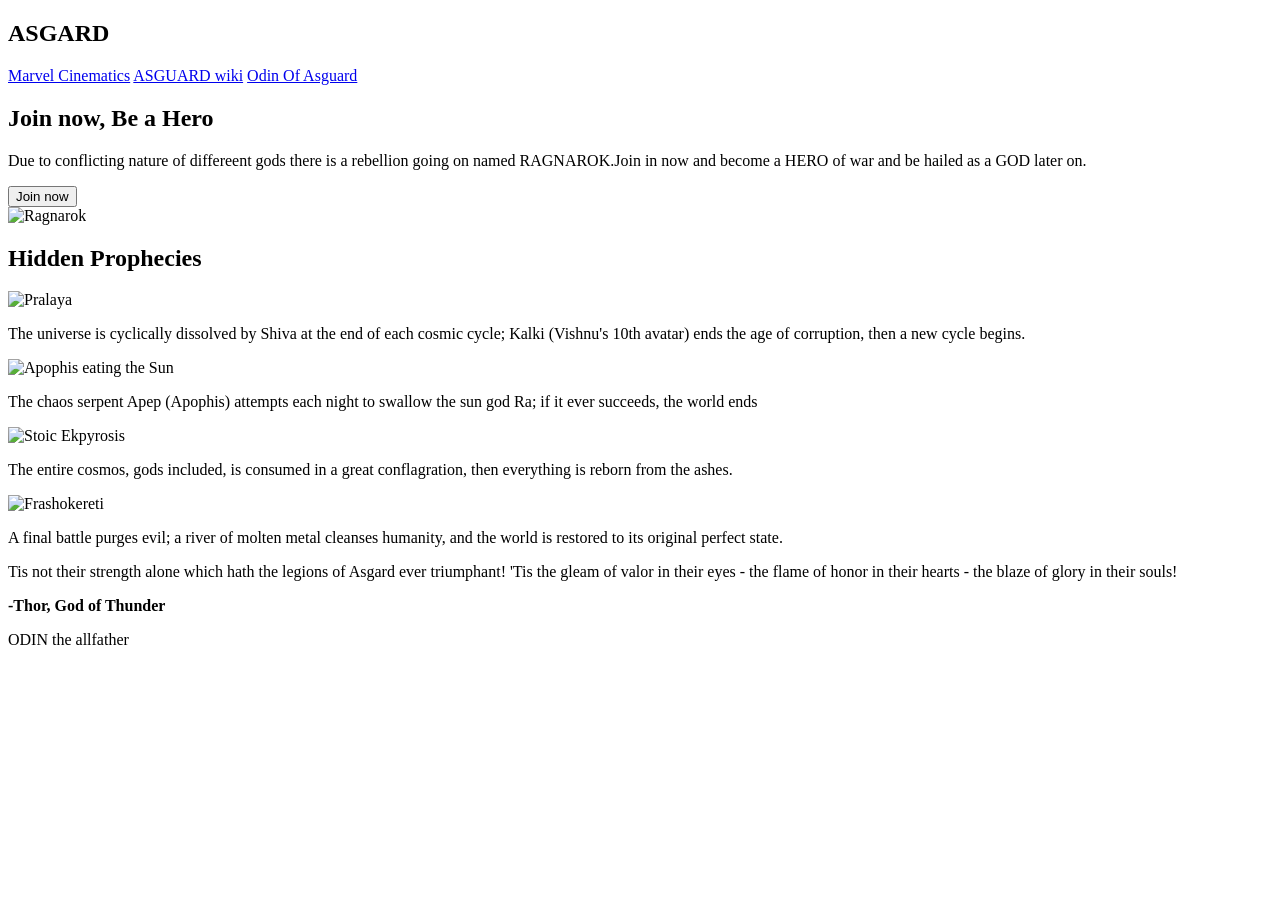
==== Front_end/assignment/P3/index.html @ 654e0044 "Building a website" ====
<!DOCTYPE html>
<html lang="en">
<head>
    <meta charset="UTF-8">
    <meta name="viewport" content="width=device-width, initial-scale=1.0">
    <title>ASGARd</title>
</head>
<body>
    <header>
        <h2>ASGARD</h2>
        <nav>
            <a href="https://marvelcinematicuniverse.fandom.com/wiki/Odin" target="_blank" rel="noreferrer">Marvel Cinematics</a>
            <a href="https://en.wikipedia.org/wiki/Asgard" target="_blank" rel="noreferrer">ASGUARD wiki</a>
            <a href="https://en.wikipedia.org/wiki/Asgard" target="_blank" rel="noreferrer">Odin Of Asguard</a>
        </nav>
    </header>
    <section class="hero">
        
        <div class="hero-text">
            <h1>Join now, Be a Hero</h1>
        
            <p>
                Due to conflicting nature of differeent gods there is a rebellion going on named RAGNAROK.Join in now and become a HERO of war and be hailed as a GOD later on.
            </p>
        
            <button>Join now</button>
        
        </div>
        
        <div class ="hero-image">
            <img src="https://imgs.search.brave.com/1kfkQvq8zt5sdYudHjL1SP_ZmezNX0jtWOGJM4PHQCM/rs:fit:860:0:0:0/g:ce/aHR0cHM6Ly9jZG4u/d2FsbHBhcGVyc2Fm/YXJpLmNvbS83NC8z/MC9WTjlyVFEuanBn"a alt="Ragnarok">
        </div>

    </section>

    <section class="information">
        <h2>Hidden Prophecies</h2>
        <div class="card">
            <div class =card-image><img src="https://imgs.search.brave.com/2iP-s9zNvh7LTtRjHfxAESBrj5PSTDQFBBjtRGOUAzM/rs:fit:860:0:0:0/g:ce/aHR0cHM6Ly93d3cu/dGFsZXNvZnNhbmF0/YW4uY29tL3dwLWNv/bnRlbnQvdXBsb2Fk/cy8yMDI2LzA4L3By/YWxheWEteXVnYW50/YS1tYWhhcHJhbGF5/YS10aGUtdGhyZWUt/ZW5kaW5ncy1oaW5k/dS10ZXh0cy1hY3R1/YWxseS1kZXNjcmli/ZS5qcGc" alt="Pralaya"></div>
            <p>The universe is cyclically dissolved by Shiva at the end of each cosmic cycle; Kalki (Vishnu's 10th avatar) ends the age of corruption, then a new cycle begins. </p>
        </div>
        <div>
            <div class="card-image"><img src="https://imgs.search.brave.com/nO7tC2Y8kzuHCe9DJa7qz-6S0oyEPcKiuLv8FGZ61lQ/rs:fit:860:0:0:0/g:ce/aHR0cHM6Ly9lZ3lw/dG15dGhvbG9neS5j/b20vd3AtY29udGVu/dC91cGxvYWRzLzIw/MjQvMTEvZWd5cHRt/eXRob2xvZ3kuY29t/LVRoZS1TdW4tR29k/cy1EdWVsLVJhLXZz/Li1BcG9waGlzLndl/YnA" alt="Apophis eating the Sun"></div>
            <p>The chaos serpent Apep (Apophis) attempts each night to swallow the sun god Ra; if it ever succeeds, the world ends</p>
        </div>
        <div>
            <div class="card-image"><img src="https://imgs.search.brave.com/Auyz_PtVc_GK_qgcZTV5hrAcez-3dxJ8-jfstLt_CQo/rs:fit:0:180:1:0/g:ce/aHR0cHM6Ly9zdGF5/LXN0b2ljLmNvbS93/cC1jb250ZW50L3Vw/bG9hZHMvMjAyNC8x/MS9zdG9pYy13aXNk/b20tcXVvdGVzLXBy/YWN0aWNlcy53ZWJw" alt="Stoic Ekpyrosis"></div>
            <p>The entire cosmos, gods included, is consumed in a great conflagration, then everything is reborn from the ashes.</p>
        </div>
        <div>
            <div class="card-image"><img src="https://imgs.search.brave.com/JPCL49vPJeadX3-YADMmN4eOvw6RiL02UczUS1xAxIE/rs:fit:860:0:0:0/g:ce/aHR0cHM6Ly9saXRl/cmF0dXJlYW5kaGlz/dG9yeS5jb20vd3At/Y29udGVudC91cGxv/YWRzL2VwaXNvZGVf/MDgyLmpwZw" alt="Frashokereti"></div>
            <p>A final battle purges evil; a river of molten metal cleanses humanity, and the world is restored to its original perfect state. </p>
        </div>

    </section>

    <section class="quote">
        <p>
            Tis not their strength alone which hath the legions of Asgard ever triumphant! 'Tis the gleam of valor in their eyes - the flame of honor in their hearts - the blaze of glory in their souls!
        </p>
        <strong>-Thor, God of Thunder</strong>
    </section>

    <footer>
        <p> ODIN the allfather</p>
    </footer>

    
</body>
</html>
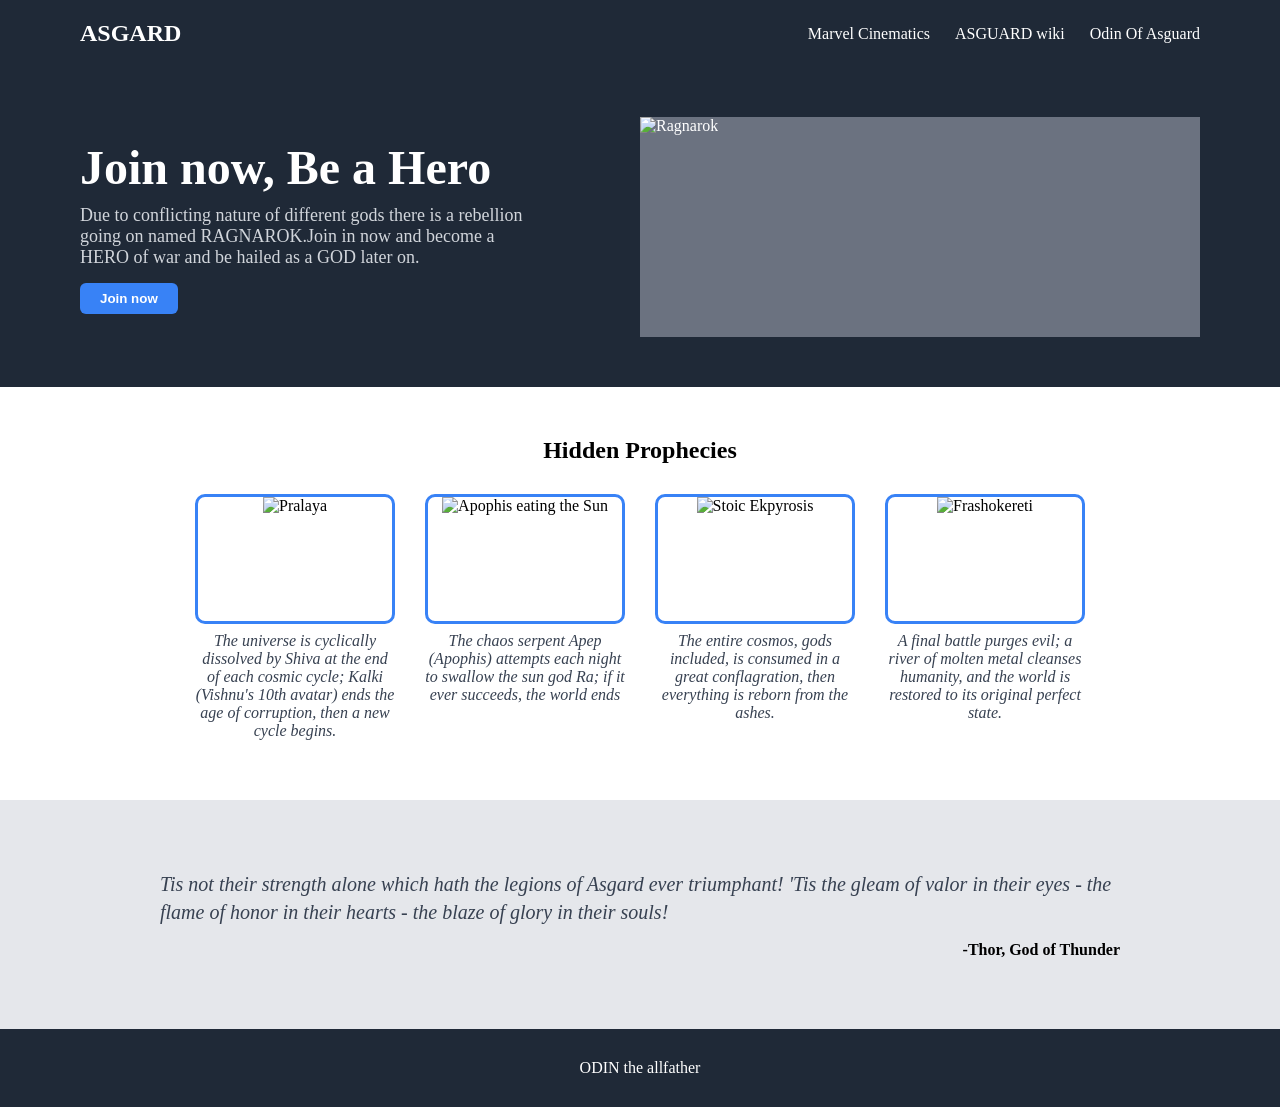
==== commit b709f284: "First website I made" ====
--- a/Front_end/assignment/P3/index.html
+++ b/Front_end/assignment/P3/index.html
@@ -3,7 +3,8 @@
 <head>
     <meta charset="UTF-8">
     <meta name="viewport" content="width=device-width, initial-scale=1.0">
-    <title>ASGARd</title>
+    <title>ASGARD</title>
+    <link rel="stylesheet" href="style.css">
 </head>
 <body>
     <header>
@@ -20,7 +21,7 @@
             <h1>Join now, Be a Hero</h1>
         
             <p>
-                Due to conflicting nature of differeent gods there is a rebellion going on named RAGNAROK.Join in now and become a HERO of war and be hailed as a GOD later on.
+                Due to conflicting nature of different gods there is a rebellion going on named RAGNAROK.Join in now and become a HERO of war and be hailed as a GOD later on.
             </p>
         
             <button>Join now</button>
@@ -28,32 +29,34 @@
         </div>
         
         <div class ="hero-image">
-            <img src="https://imgs.search.brave.com/1kfkQvq8zt5sdYudHjL1SP_ZmezNX0jtWOGJM4PHQCM/rs:fit:860:0:0:0/g:ce/aHR0cHM6Ly9jZG4u/d2FsbHBhcGVyc2Fm/YXJpLmNvbS83NC8z/MC9WTjlyVFEuanBn"a alt="Ragnarok">
+            <img src="https://imgs.search.brave.com/1kfkQvq8zt5sdYudHjL1SP_ZmezNX0jtWOGJM4PHQCM/rs:fit:860:0:0:0/g:ce/aHR0cHM6Ly9jZG4u/d2FsbHBhcGVyc2Fm/YXJpLmNvbS83NC8z/MC9WTjlyVFEuanBn" alt="Ragnarok">
         </div>
 
     </section>
 
     <section class="information">
         <h2>Hidden Prophecies</h2>
+        <div class="cards">
         <div class="card">
             <div class =card-image><img src="https://imgs.search.brave.com/2iP-s9zNvh7LTtRjHfxAESBrj5PSTDQFBBjtRGOUAzM/rs:fit:860:0:0:0/g:ce/aHR0cHM6Ly93d3cu/dGFsZXNvZnNhbmF0/YW4uY29tL3dwLWNv/bnRlbnQvdXBsb2Fk/cy8yMDI2LzA4L3By/YWxheWEteXVnYW50/YS1tYWhhcHJhbGF5/YS10aGUtdGhyZWUt/ZW5kaW5ncy1oaW5k/dS10ZXh0cy1hY3R1/YWxseS1kZXNjcmli/ZS5qcGc" alt="Pralaya"></div>
             <p>The universe is cyclically dissolved by Shiva at the end of each cosmic cycle; Kalki (Vishnu's 10th avatar) ends the age of corruption, then a new cycle begins. </p>
         </div>
-        <div>
+        <div class="card">
             <div class="card-image"><img src="https://imgs.search.brave.com/nO7tC2Y8kzuHCe9DJa7qz-6S0oyEPcKiuLv8FGZ61lQ/rs:fit:860:0:0:0/g:ce/aHR0cHM6Ly9lZ3lw/dG15dGhvbG9neS5j/b20vd3AtY29udGVu/dC91cGxvYWRzLzIw/MjQvMTEvZWd5cHRt/eXRob2xvZ3kuY29t/LVRoZS1TdW4tR29k/cy1EdWVsLVJhLXZz/Li1BcG9waGlzLndl/YnA" alt="Apophis eating the Sun"></div>
             <p>The chaos serpent Apep (Apophis) attempts each night to swallow the sun god Ra; if it ever succeeds, the world ends</p>
         </div>
-        <div>
+        <div class="card">
             <div class="card-image"><img src="https://imgs.search.brave.com/Auyz_PtVc_GK_qgcZTV5hrAcez-3dxJ8-jfstLt_CQo/rs:fit:0:180:1:0/g:ce/aHR0cHM6Ly9zdGF5/LXN0b2ljLmNvbS93/cC1jb250ZW50L3Vw/bG9hZHMvMjAyNC8x/MS9zdG9pYy13aXNk/b20tcXVvdGVzLXBy/YWN0aWNlcy53ZWJw" alt="Stoic Ekpyrosis"></div>
             <p>The entire cosmos, gods included, is consumed in a great conflagration, then everything is reborn from the ashes.</p>
         </div>
-        <div>
+        <div class="card">
             <div class="card-image"><img src="https://imgs.search.brave.com/JPCL49vPJeadX3-YADMmN4eOvw6RiL02UczUS1xAxIE/rs:fit:860:0:0:0/g:ce/aHR0cHM6Ly9saXRl/cmF0dXJlYW5kaGlz/dG9yeS5jb20vd3At/Y29udGVudC91cGxv/YWRzL2VwaXNvZGVf/MDgyLmpwZw" alt="Frashokereti"></div>
             <p>A final battle purges evil; a river of molten metal cleanses humanity, and the world is restored to its original perfect state. </p>
         </div>
+        </div>
 
     </section>
-
+    
     <section class="quote">
         <p>
             Tis not their strength alone which hath the legions of Asgard ever triumphant! 'Tis the gleam of valor in their eyes - the flame of honor in their hearts - the blaze of glory in their souls!
--- a/Front_end/assignment/P3/style.css
+++ b/Front_end/assignment/P3/style.css
@@ -0,0 +1,122 @@
+*{
+    box-sizing: border-box;
+    margin:0px;
+    padding: 0px;
+}
+body{
+    font-family: 'Cinzel', serif;
+
+}
+header{
+    display:flex;
+    justify-content: space-between;
+    align-items: center;
+    padding: 20px 80px;
+    background-color: #1f2937;
+    color: white;
+}
+header h2{
+    font-size: 24px;
+}
+nav a{
+    color: white;
+    text-decoration: none;
+    font-size: 16px;
+}
+nav{
+    display: flex;
+    gap: 25px;
+}
+.hero{
+    display: flex;
+    justify-content: space-between;
+    align-items: center;
+    padding: 50px 80px;
+    background-color: #1f2937;
+    color: white;
+}
+.hero-text{
+    width: 40%;
+}
+.hero-text h1{
+    font-size: 48px;
+    margin-bottom: 10px;
+}
+.hero-text p{
+    font-size: 18px;
+    color: #d1d5db;
+    margin-bottom: 15px;
+}
+.hero-text button{
+    background-color: #3882f6;
+    color: white;
+    border: none;
+    padding:8px 20px;
+    border-radius: 6px;
+    font-weight: bold;
+    cursor: pointer;
+}
+.hero-image{
+    width: 50%;
+    height:220px;
+    background-color: #6b7280;
+    overflow: hidden;
+}
+.hero-image img{
+    width: 100%;
+    height: 100%;
+    object-fit: cover;
+}
+.information{
+    padding: 50px 80px 60px;
+}
+.information h2{
+    text-align: center;
+    margin-bottom: 30px;
+}
+.cards{
+    display: flex;
+    justify-content: center;
+    gap:30px;
+}
+.card{
+    width: 200px;
+    text-align: center;
+}
+.card-image{
+    height: 130px;
+    border: 3px solid #3882f6;
+    border-radius: 10px;
+    overflow: hidden;
+}
+.card-image img{
+    width: 100%;
+    height: 100%;
+    object-fit: cover;
+}
+.card p{
+    font-style: italic;
+    color: #374151;
+    margin-top: 8px;
+}
+.quote{
+    background-color: #e5e7eb;
+    padding: 70px 160px;
+}
+.quote p{
+    font-size: 20px;
+    font-style: italic;
+    color: #374151;
+    line-height: 1.4;
+}
+.quote strong{
+    display: block;
+    text-align: right;
+    margin-top: 15px;
+}
+footer{
+    background-color: #1f2937;
+    color: white;
+    text-align: center;
+    padding: 30px;
+}
